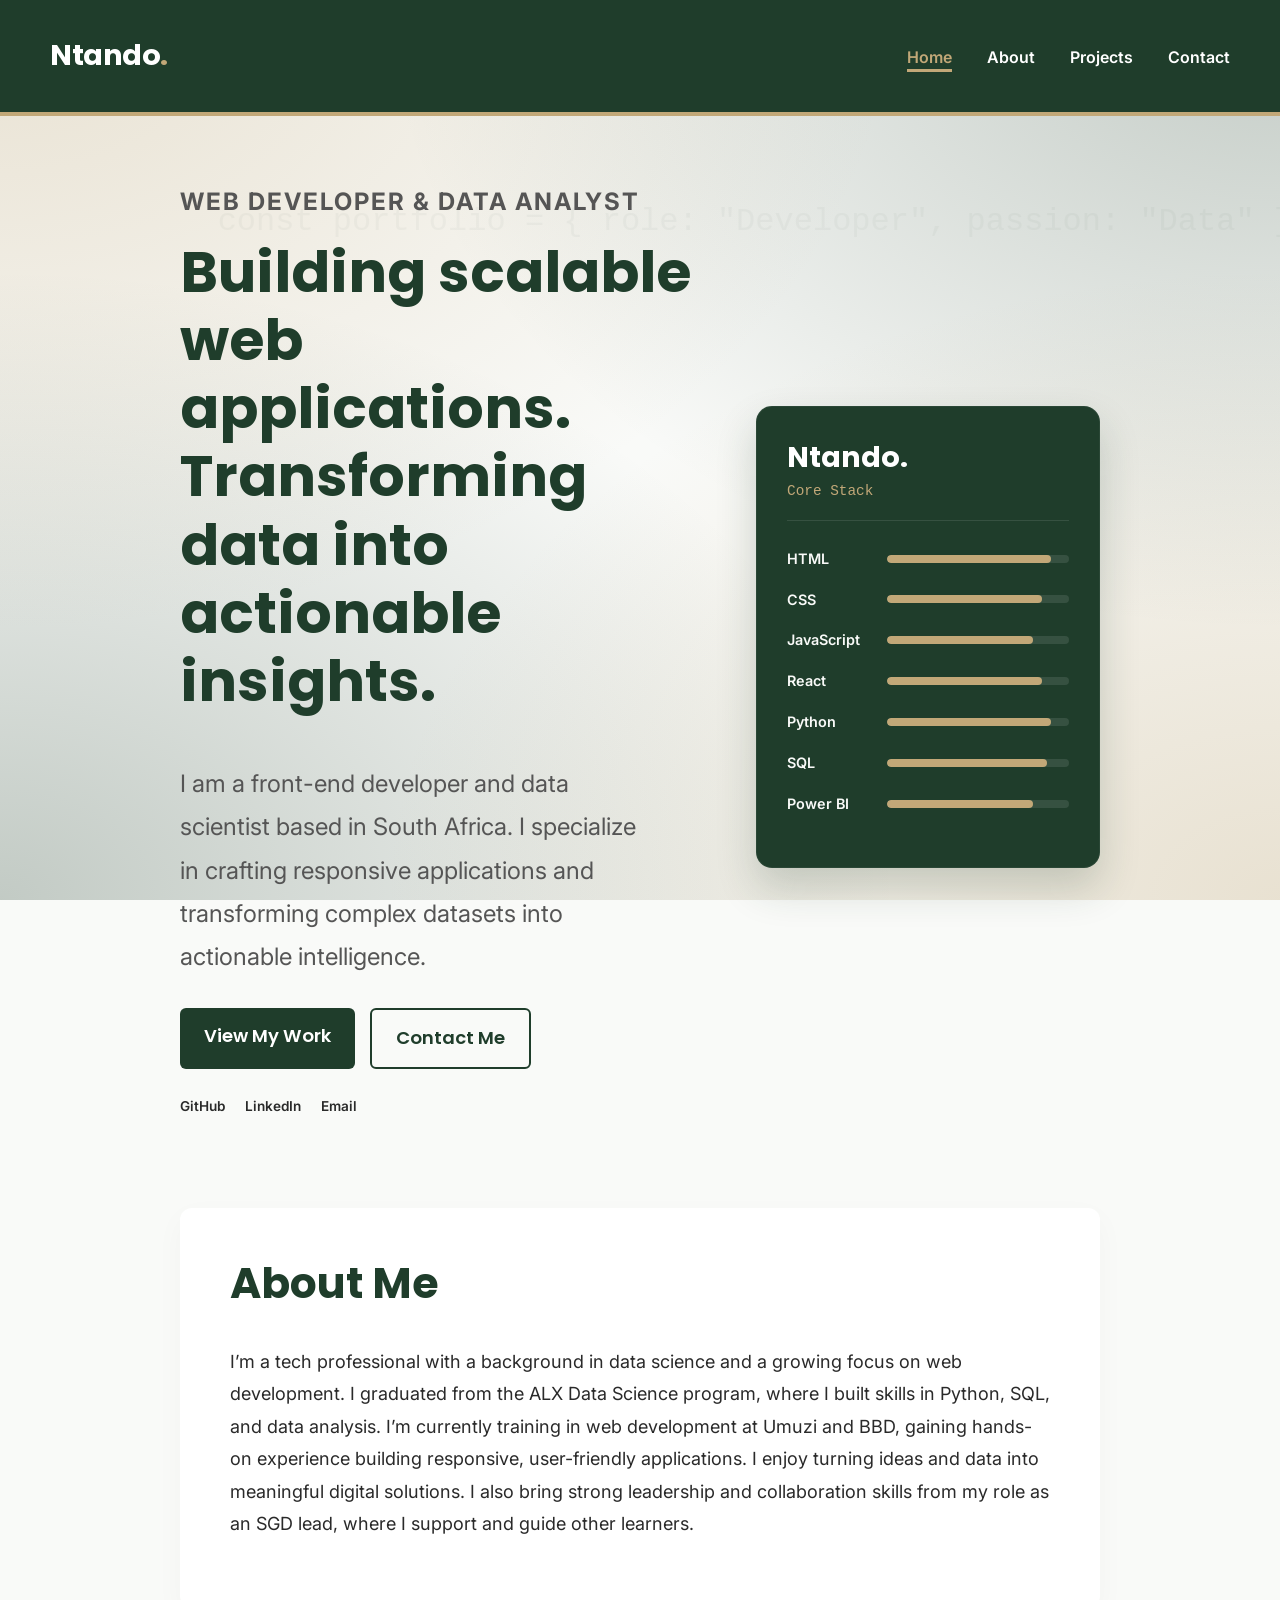
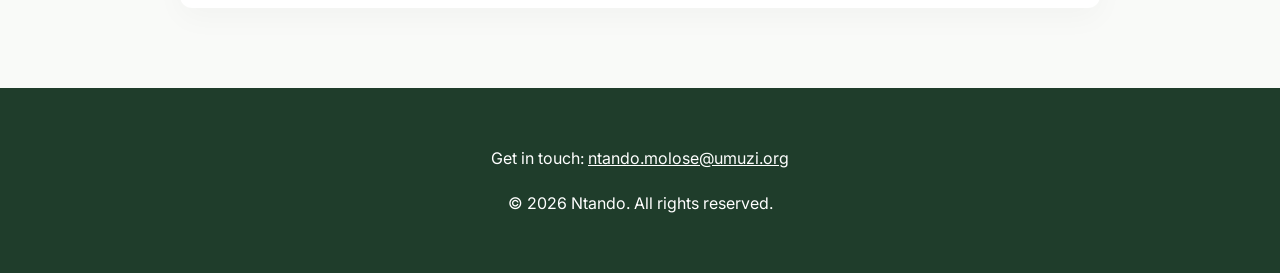
==== index.html @ e3f28915 "Added favicon and slight css  upgrades, such as customiszed scrollbar and smooth scrolling instead o" ====
<!doctype html>
<html lang="en">
  <head>
    <meta charset="UTF-8">
    <meta name="viewport" content="width=device-width, initial-scale=1.0">
    <meta
      name="description"
      content="Portfolio website showcasing web development projects, skills, and contact information."
    >

    <title>Portfolio</title>
    <!-- Favicon -->
    <link rel="icon" href="data:image/svg+xml,<svg xmlns=%22http://www.w3.org/2000/svg%22 viewBox=%220 0 100 100%22><rect width=%22100%22 height=%22100%22 rx=%2220%22 fill=%22%231f3d2b%22/><text x=%2250%25%22 y=%2250%25%22 font-family=%22sans-serif%22 font-weight=%22bold%22 font-size=%2270%22 fill=%22%23c2a878%22 dominant-baseline=%22central%22 text-anchor=%22middle%22>N</text></svg>">    <link rel="stylesheet" href="css/styles.css">
  </head>
  <body>
    <a href="#main-content" class="skip-link">Skip to main content</a>

    <header class="modern-header">
      <a href="index.html" class="logo">Ntando<span>.</span></a>
      <nav>
        <ul>
          <li>
            <a href="index.html" class="active" aria-current="page">Home</a>
          </li>
          <li><a href="about.html">About</a></li>
          <li><a href="projects.html">Projects</a></li>
          <li><a href="contact.html">Contact</a></li>
        </ul>
      </nav>
    </header>

    <main id="main-content">
      <div class="signature-accent" aria-hidden="true">
        const portfolio = { role: "Developer", passion: "Data" };
      </div>

      <section class="hero modern-hero">
        <div class="hero-text">
          <p class="hero-tag">Web Developer & Data Analyst</p>
          <h1>
            Building scalable web applications.<br>Transforming data into
            actionable insights.
          </h1>
          <p>
            I am a front-end developer and data scientist based in South Africa.
            I specialize in crafting responsive applications and transforming
            complex datasets into actionable intelligence.
          </p>

          <div class="hero-actions">
            <a href="projects.html" class="btn primary">View My Work</a>
            <a href="contact.html" class="btn secondary">Contact Me</a>
          </div>

          <div class="hero-socials">
            <a
              href="https://github.com/Ntando-Mo"
              target="_blank"
              rel="noopener noreferrer"
              >GitHub</a
            >
            <a
              href="https://linkedin.com/in/ntando-molose"
              target="_blank"
              rel="noopener noreferrer"
              >LinkedIn</a
            >
            <a href="mailto:ntando.molose@umuzi.org">Email</a>
          </div>
        </div>

        <div class="hero-visual">
          <div class="live-profile-card">
            <div class="card-header">
              <h2>Ntando.</h2>
              <p>Core Stack</p>
            </div>
            <div class="card-skills">
              <div class="skill">
                <span class="skill-name">HTML</span>
                <div class="bar">
                  <div class="fill" style="width: 90%"></div>
                </div>
              </div>
              <div class="skill">
                <span class="skill-name">CSS</span>
                <div class="bar">
                  <div class="fill" style="width: 85%"></div>
                </div>
              </div>
              <div class="skill">
                <span class="skill-name">JavaScript</span>
                <div class="bar">
                  <div class="fill" style="width: 80%"></div>
                </div>
              </div>
              <div class="skill">
                <span class="skill-name">React</span>
                <div class="bar">
                  <div class="fill" style="width: 85%"></div>
                </div>
              </div>
              <div class="skill">
                <span class="skill-name">Python</span>
                <div class="bar">
                  <div class="fill" style="width: 90%"></div>
                </div>
              </div>
              <div class="skill">
                <span class="skill-name">SQL</span>
                <div class="bar">
                  <div class="fill" style="width: 88%"></div>
                </div>
              </div>
              <div class="skill">
                <span class="skill-name">Power BI</span>
                <div class="bar">
                  <div class="fill" style="width: 80%"></div>
                </div>
              </div>
            </div>
          </div>
        </div>
      </section>

      <section class="intro">
        <h2>About Me</h2>
        <p>
          I’m a tech professional with a background in data science and a
          growing focus on web development. I graduated from the ALX Data
          Science program, where I built skills in Python, SQL, and data
          analysis. I’m currently training in web development at Umuzi and BBD,
          gaining hands-on experience building responsive, user-friendly
          applications. I enjoy turning ideas and data into meaningful digital
          solutions. I also bring strong leadership and collaboration skills
          from my role as an SGD lead, where I support and guide other learners.
        </p>
      </section>
    </main>

    <footer>
      <p>Get in touch: <a href="mailto:ntando.molose@umuzi.org">ntando.molose@umuzi.org</a></p>
      <p>&copy; 2026 Ntando. All rights reserved.</p>
    </footer>
  </body>
</html>
---- css/styles.css ----
/* =========================================
   Google Fonts Import
   ========================================= */
@import url("https://fonts.googleapis.com/css2?family=Inter:wght@400;600&family=Poppins:wght@600;700&display=swap");

/* =========================================
   Theme Variables (Color Palette) & Fluid Type
   ========================================= */
:root {
  --primary: #1f3d2b; /* Deep Green */
  --accent: #c2a878; /* Soft Gold */
  --bg: #f9faf8; /* Off-white */
  --text: #2a2a2a; /* Dark Gray */
  --white: #ffffff;

  /* Fluid typography: clamp(minimum, preferred, maximum) */
  --step-0: clamp(1rem, 0.96rem + 0.22vw, 1.13rem); /* Normal text */
  --step-1: clamp(1.25rem, 1.16rem + 0.43vw, 1.5rem); /* h4 & Hero P */
  --step-2: clamp(1.56rem, 1.41rem + 0.76vw, 2rem); /* h3 */
  --step-3: clamp(1.95rem, 1.71rem + 1.24vw, 2.66rem); /* h2 */
  --step-4: clamp(2.44rem, 2.05rem + 1.93vw, 3.55rem); /* h1 */
}

/* =========================================
   Universal Reset
   ========================================= */
*,
*::before,
*::after {
  box-sizing: border-box;
}

html {
  scroll-behavior: smooth;
}

/* =========================================
   Global Styles & Element Selectors 
   ========================================= */
body {
  font-family: "Inter", sans-serif;
  font-size: var(--step-0);
  background-color: var(--bg);
  color: var(--text);
  margin: 0;
  padding: 0;
  line-height: 1.8;

  /*Ambient Glow / Mesh Gradient Background */
  background-image:
    radial-gradient(at 0% 0%, rgba(194, 168, 120, 0.3) 0px, transparent 70vw),   /* Top-Left: Soft Gold */
    radial-gradient(at 100% 0%, rgba(31, 61, 43, 0.25) 0px, transparent 70vw),   /* Top-Right: Deep Green */
    radial-gradient(at 100% 100%, rgba(194, 168, 120, 0.3) 0px, transparent 70vw), /* Bottom-Right: Soft Gold */
    radial-gradient(at 0% 100%, rgba(31, 61, 43, 0.25) 0px, transparent 70vw);   /* Bottom-Left: Deep Green */
  
  background-attachment: fixed; /* Keeps the glowing orbs in place while scrolling */
}

/* Headings use Poppins */
h1,
h2,
h3,
h4 {
  font-family: "Poppins", sans-serif;
  color: var(--primary);
  margin-top: 0;
}

/* Advanced Selector: :is() for explicit type scale */
:is(h1, h2, h3, h4) {
  line-height: 1.2;
}

h1 {
  font-size: var(--step-4);
}
h2 {
  font-size: var(--step-3);
}
h3 {
  font-size: var(--step-2);
}
h4 {
  font-size: var(--step-1);
}

/* Adds specific spacing ONLY when a paragraph directly follows an h2 */
h2 + p {
  margin-top: 0.5rem;
}

/* =========================================
   Accessibility & Skip Link
   ========================================= */
.skip-link {
  position: absolute;
  top: -100px;
  left: 20px;
  background-color: var(--accent);
  color: #1a1a1a;
  padding: 10px 15px;
  border-radius: 5px;
  z-index: 9999;
  font-weight: bold;
  transition: top 0.3s ease;
}

.skip-link:focus {
  top: 20px;
}

/* Creates a highly visible outline only for keyboard users, not mouse clickers */
:focus-visible {
  outline: 3px dashed var(--accent);
  outline-offset: 4px;
}

/* =========================================
   Header & Navigation (Modern Green)
   ========================================= */
.modern-header {
  display: flex;
  justify-content: space-between;
  align-items: center;
  padding: 30px 50px;
  background-color: var(--primary);
  border-bottom: 4px solid var(--accent);
  position: sticky;
  top: 0;
  z-index: 1000; /* Ensures it stays on top of all other content */
}

.modern-header .logo {
  font-family: "Poppins", sans-serif;
  font-size: 1.8rem;
  font-weight: 700;
  color: var(--white); /* White text to pop on green */
  letter-spacing: -0.5px;

  /*Removes the default link underline */
  text-decoration: none;
  transition: opacity 0.3s ease;
}

.modern-header .logo span {
  color: var(--accent);
}

/*Adds a subtle fade effect when they hover over your logo */
.modern-header .logo:hover {
  opacity: 0.8;
}

.modern-header nav ul {
  list-style: none;
  padding: 0;
  margin: 0;
  display: flex;
  gap: 35px;
}

.modern-header nav ul li a {
  color: var(--white); /* White links */
  text-decoration: none;
  font-weight: 600;
  font-size: 1rem;
  padding-bottom: 5px;
  position: relative;
  transition: color 0.3s ease;
}

.modern-header nav ul li a::after {
  content: "";
  position: absolute;
  width: 0;
  height: 3px;
  bottom: 0;
  left: 0;
  background-color: var(--accent);
  transition: width 0.3s ease;
}

.modern-header nav ul li a:hover::after,
.modern-header nav ul li a.active::after {
  width: 100%;
}

.modern-header nav ul li a:hover,
.modern-header nav ul li a.active {
  color: var(--accent); /* Turn gold on hover/active */
  background-color: transparent;
}

/* =========================================
   12-Column Grid Layout System
   ========================================= */
main {
  display: grid;
  grid-template-columns: repeat(12, 1fr);
  gap: 30px;
  max-width: 1150px;
  margin: 40px auto 80px auto; /* Reduced top margin to remove excess white space */
  padding: 0 20px;
}

/* Base styling for all content blocks */
.hero,
.intro,
.bio,
.skills,
.profile-photo,
.contact-form,
.project-card {
  background-color: var(--white);
  padding: 50px;
  border-radius: 12px;
  box-shadow: 0 10px 30px rgba(0, 0, 0, 0.03);
  grid-column: span 12; /* Default to full width on mobile */
}

/* Adds a bottom margin to all project cards EXCEPT the last one */
.project-card:not(:last-child) {
  margin-bottom: 2.5rem;
}

/* Desktop Grid Adjustments */
@media (min-width: 768px) {
  .hero,
  .intro,
  .bio,
  .skills,
  .profile-photo,
  .contact-form {
    grid-column: 2 / 12; /* Widened to match the new Hero layout! */
  }

  .project-card {
    grid-column: span 4;
    padding: 30px;
    display: flex;
    flex-direction: column;
  }
}

/* =========================================
   Modern Split Hero Layout
   ========================================= */
.hero.modern-hero {
  background-color: transparent;
  box-shadow: none;
  padding: 0;
  grid-column: 2 / 12;
  display: flex;
  align-items: center;
  justify-content: space-between;
  gap: 60px;
  margin-bottom: 60px;
}

.hero-text {
  flex: 1.5; /* 60% of the space */
  text-align: left;
  z-index: 2; /* Keeps text above the background accent */
}

.hero-visual {
  flex: 1; /* 40% of the space */
  z-index: 2;
}

.code-label {
  font-family: monospace;
  color: var(--accent);
  font-weight: bold;
  letter-spacing: 2px;
  margin-bottom: 10px;
}

.modern-hero h2 {
  font-size: var(--step-4);
  line-height: 1.1;
  margin-bottom: 20px;
  color: var(--primary);
}

.modern-hero p {
  font-size: var(--step-1);
  color: #555;
  max-width: 90%;
}

.modern-hero img {
  width: 100%;
  border-radius: 12px;
  box-shadow: 0 20px 40px rgba(31, 61, 43, 0.15);
  margin: 0;
}

@media (max-width: 900px) {
  .hero.modern-hero {
    flex-direction: column;
    text-align: center;
    gap: 30px;
  }
  .hero-text,
  .hero-visual {
    width: 100%;
  }
  .modern-hero p {
    margin: 0 auto;
  }
}

/* Responsive image styling */
img {
  max-width: 100%;
  height: auto;
  border-radius: 8px;
  display: block;
  margin: 20px auto;
}

/* =========================================
   Table Styling
   ========================================= */
table {
  width: 100%;
  border-collapse: collapse;
  margin-top: 25px;
}

th,
td {
  border: 1px solid #eaeaea;
  padding: 16px;
  text-align: left;
}

th {
  background-color: var(--primary);
  color: var(--bg);
  font-family: "Poppins", sans-serif;
  font-weight: 600;
}

tbody tr:nth-child(even) {
  background-color: rgba(194, 168, 120, 0.1);
}

tbody tr {
  transition: background-color 0.3s ease;
}
tbody tr:hover {
  background-color: rgba(194, 168, 120, 0.25); /* Highlights the row with soft gold */
}

/* =========================================
   Form Styling
   ========================================= */
form label {
  display: block;
  font-weight: 600;
  margin-top: 25px;
  color: var(--primary);
}

#name {
  border-left: 4px solid var(--accent);
}

form input[type="text"],
form input[type="email"],
form input[type="tel"],
form select,
form textarea {
  width: 100%;
  padding: 14px;
  margin-top: 8px;
  border: 1px solid #cccccc;
  border-radius: 6px;
  font-family: "Inter", sans-serif;
  font-size: 1rem;
  background-color: var(--bg);
  transition: all 0.3s ease;
}

form input[type="text"]:focus,
form input[type="email"]:focus,
form input[type="tel"]:focus,
form select:focus,
form textarea:focus {
  border-color: var(--primary);
  outline: none;
  box-shadow: 0 0 0 3px rgba(31, 61, 43, 0.1);
}

form textarea {
  height: 160px;
  resize: vertical;
}

fieldset {
  margin-top: 30px;
  border: 1px solid #cccccc;
  border-radius: 8px;
  padding: 20px;
}

legend {
  font-family: "Poppins", sans-serif;
  font-weight: 600;
  color: var(--primary);
  padding: 0 10px;
}

button {
  background-color: var(--primary);
  color: var(--bg);
  padding: 16px 32px;
  border: none;
  border-radius: 6px;
  cursor: pointer;
  margin-top: 30px;
  font-family: "Poppins", sans-serif;
  font-size: 1.1rem;
  transition: all 0.3s ease;
}

button:hover {
  background-color: var(--accent);
  color: var(--primary);
  transform: translateY(-2px);
}

/* =========================================
   Project Card Hover Effects
   ========================================= */
.project-card {
  transition:
    transform 0.4s ease,
    box-shadow 0.4s ease,
    border-color 0.4s ease;
  border: 1px solid transparent;
}

.project-card:hover {
  transform: translateY(-12px);
  box-shadow: 0 25px 50px rgba(31, 61, 43, 0.15);
  border-color: var(--accent);
  cursor: pointer;
}

.project-card img {
  transition: transform 0.5s ease;
}

.project-card:hover img {
  transform: scale(1.03);
}

/* =========================================
   Footer Styling
   ========================================= */
footer {
  background-color: var(--primary);
  color: var(--bg);
  padding: 40px 20px;
  text-align: center;
  margin-top: 80px;
}

footer p,
footer a {
  color: #ffffff;
  font-size: 1rem;
}

footer a:hover {
  text-decoration: underline;
  color: var(--accent);
}

/* =========================================
   PREMIUM HERO UPGRADES (Typography, CTAs, Marquee)
   ========================================= */

/* The new hierarchy tag above the headline */
.hero-tag {
  color: var(--accent);
  letter-spacing: 2px;
  text-transform: uppercase;
  font-weight: 700;
  font-size: 0.85rem;
  margin-bottom: 15px;
}

/* Call to Action Buttons */
.hero-actions {
  display: flex;
  gap: 15px;
  margin-top: 30px;
  margin-bottom: 25px;
}

.btn {
  padding: 12px 24px;
  border-radius: 6px;
  font-weight: 600;
  text-decoration: none;
  font-family: "Poppins", sans-serif;
  transition:
    transform 0.3s ease,
    box-shadow 0.3s ease;
  display: inline-block;
}

.btn:hover {
  transform: translateY(-2px) scale(1.02); /* Premium micro-interaction */
  box-shadow: 0 10px 20px rgba(31, 61, 43, 0.15);
}

.btn.primary {
  background-color: var(--primary);
  color: var(--white);
}

.btn.secondary {
  background-color: transparent;
  border: 2px solid var(--primary);
  color: var(--primary);
}

/* Social Links */
.hero-socials {
  display: flex;
  gap: 20px;
  font-size: 0.85rem;
  font-weight: 600;
}

.hero-socials a {
  color: var(--text);
  text-decoration: none;
  transition:
    color 0.3s ease,
    transform 0.3s ease;
  display: inline-block;
}

.hero-socials a:hover {
  color: var(--accent);
  transform: translateY(-2px);
}

/* =========================================
   THE LIVE PROFILE CARD
   ========================================= */
.live-profile-card {
  background-color: var(--primary);
  border-radius: 16px;
  padding: 35px 30px;
  color: var(--white);
  box-shadow: 0 20px 40px rgba(31, 61, 43, 0.2);
  border: 1px solid rgba(255, 255, 255, 0.05);
  transition:
    transform 0.4s ease,
    box-shadow 0.4s ease;
}

.live-profile-card:hover {
  transform: translateY(-5px);
  box-shadow: 0 25px 50px rgba(31, 61, 43, 0.3);
}

.card-header {
  margin-bottom: 25px;
  border-bottom: 1px solid rgba(255, 255, 255, 0.1);
  padding-bottom: 15px;
}

.card-header h2 {
  color: var(--white);
  margin: 0 0 5px 0;
  font-size: 1.8rem;
}

.card-header p {
  color: var(--accent);
  margin: 0;
  font-family: monospace;
  font-size: 0.9rem;
}

.skill {
  display: flex;
  align-items: center;
  margin-bottom: 15px;
}

.skill-name {
  width: 100px;
  font-size: 0.9rem;
  font-weight: 600;
  color: var(--bg);
}

.bar {
  flex: 1;
  height: 8px;
  background-color: rgba(255, 255, 255, 0.1);
  border-radius: 4px;
  overflow: hidden;
}

.fill {
  height: 100%;
  background-color: var(--accent);
  border-radius: 4px;
}

/* =========================================
   SIGNATURE ACCENT (Background Code)
   ========================================= */
.signature-accent {
  position: absolute;
  top: 15%;
  left: 5%;
  font-family: monospace;
  font-size: 2rem;
  color: var(--primary);
  opacity: 0.03; /* Barely visible */
  pointer-events: none; /* Stops it from interfering with clicks */
  z-index: 0;
  white-space: pre;
}

/* =========================================
   MOBILE RESPONSIVENESS FIXES
   ========================================= */
@media (max-width: 768px) {
  /* 1. Stack the header vertically */
  .modern-header {
    flex-direction: column;
    padding: 20px;
    gap: 15px;
  }

  /* 2. Center the links and let them wrap if needed */
  .modern-header nav ul {
    flex-wrap: wrap;
    justify-content: center;
    gap: 20px;
  }

  /* 3. Center the hero text and buttons for mobile */
  .hero-text {
    text-align: center;
  }

  .hero-actions,
  .hero-socials {
    justify-content: center;
    flex-wrap: wrap;
  }

  /* 4. Hide the background code accent to keep tiny screens readable */
  .signature-accent {
    display: none;
  }

  /* 5. Ensure the profile card fits perfectly */
  .live-profile-card {
    padding: 25px 20px;
  }

  .skill-name {
    width: 80px; /* Slightly narrower text label for mobile */
  }
}

/* =========================================
   PREMIUM PROJECT CARD UPGRADES
   ========================================= */
/* Resets the card to allow edge-to-edge images */
.project-card {
  padding: 0 !important; /* Overrides the generic section padding */
  overflow: hidden; /* Ensures the image doesn't break the rounded corners */
  display: flex;
  flex-direction: column;
}

/* Forces every single image to be the exact same perfect size */
img.project-image {
  width: 100%;
  aspect-ratio: 16 / 10; /* Perfect widescreen rectangle */
  object-fit: cover; /* Zooms and crops automatically without stretching */
  margin: 0;
  border-radius: 12px 12px 0 0; /* Rounds only the top corners */
  border-bottom: 1px solid rgba(0, 0, 0, 0.05);
}

/* Styles the text container */
.project-content {
  padding: 30px;
  display: flex;
  flex-direction: column;
  flex: 1; /* Tells the content to fill all remaining space */
}

/* The small category tag */
.project-tag {
  font-size: 0.75rem;
  font-weight: 700;
  color: var(--accent);
  text-transform: uppercase;
  letter-spacing: 1.5px;
  margin-bottom: 10px;
}

/* Tighter, neater project titles */
.project-content h2 {
  font-size: 1.4rem;
  line-height: 1.3;
  margin-bottom: 15px;
  color: var(--primary);
}

/* Muted, highly readable descriptions */
.project-content p {
  font-size: 0.95rem;
  color: #555;
  margin-bottom: 25px;
  flex-grow: 1; /* Pushes the "View Project" link to the absolute bottom! */
}

/* Sleek View Project link */
.project-link {
  font-weight: 600;
  color: var(--primary);
  text-decoration: none;
  font-size: 0.95rem;
  transition: color 0.3s ease;
  display: inline-block;
}

.project-link:hover {
  color: var(--accent);
}

/* Custom Branded Scrollbar */
::-webkit-scrollbar {
  width: 12px;
}
::-webkit-scrollbar-track {
  background: var(--bg); 
}
::-webkit-scrollbar-thumb {
  background-color: var(--primary); 
  border-radius: 10px;
  border: 3px solid var(--bg); 
}
::-webkit-scrollbar-thumb:hover {
  background-color: var(--accent); 
}
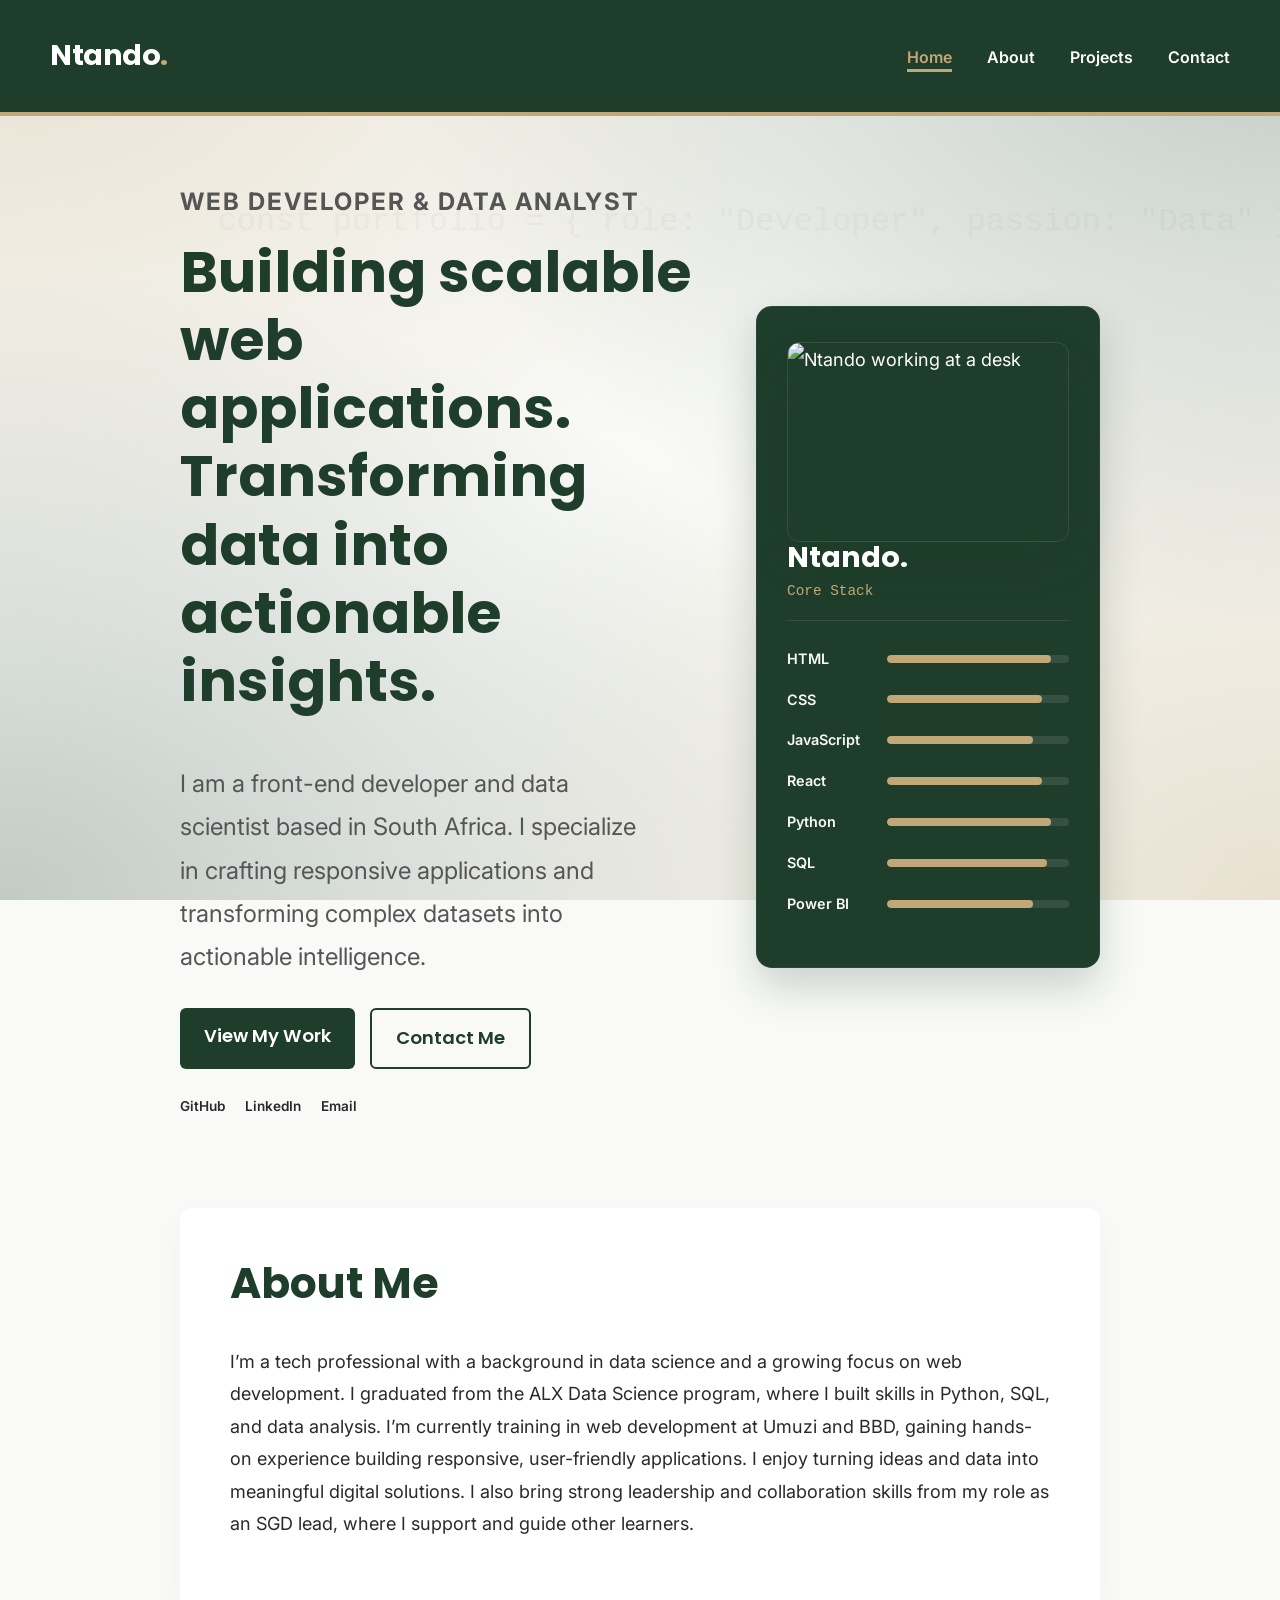
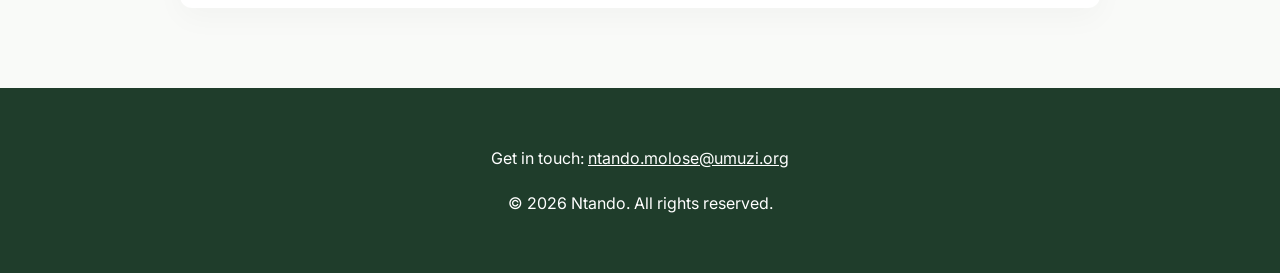
==== commit 05143789: "Added a new photo to the home page and styled it" ====
--- a/index.html
+++ b/index.html
@@ -71,6 +71,7 @@
 
         <div class="hero-visual">
           <div class="live-profile-card">
+            <img src="images/working.png" alt="Ntando working at a desk" class="card-avatar">
             <div class="card-header">
               <h2>Ntando.</h2>
               <p>Core Stack</p>
--- a/css/styles.css
+++ b/css/styles.css
@@ -48,12 +48,29 @@
 
   /*Ambient Glow / Mesh Gradient Background */
   background-image:
-    radial-gradient(at 0% 0%, rgba(194, 168, 120, 0.3) 0px, transparent 70vw),   /* Top-Left: Soft Gold */
-    radial-gradient(at 100% 0%, rgba(31, 61, 43, 0.25) 0px, transparent 70vw),   /* Top-Right: Deep Green */
-    radial-gradient(at 100% 100%, rgba(194, 168, 120, 0.3) 0px, transparent 70vw), /* Bottom-Right: Soft Gold */
-    radial-gradient(at 0% 100%, rgba(31, 61, 43, 0.25) 0px, transparent 70vw);   /* Bottom-Left: Deep Green */
-  
+    radial-gradient(at 0% 0%, rgba(194, 168, 120, 0.3) 0px, transparent 70vw),
+    /* Top-Left: Soft Gold */
+    radial-gradient(at 100% 0%, rgba(31, 61, 43, 0.25) 0px, transparent 70vw),
+    /* Top-Right: Deep Green */
+    radial-gradient(
+        at 100% 100%,
+        rgba(194, 168, 120, 0.3) 0px,
+        transparent 70vw
+      ),
+    /* Bottom-Right: Soft Gold */
+    radial-gradient(at 0% 100%, rgba(31, 61, 43, 0.25) 0px, transparent 70vw); /* Bottom-Left: Deep Green */
+
   background-attachment: fixed; /* Keeps the glowing orbs in place while scrolling */
+}
+/* Custom Branded Text Selection */
+::selection {
+  background-color: var(--accent);
+  color: var(--primary);
+}
+::-moz-selection {
+  /* For Firefox */
+  background-color: var(--accent);
+  color: var(--primary);
 }
 
 /* Headings use Poppins */
@@ -351,7 +368,12 @@
   transition: background-color 0.3s ease;
 }
 tbody tr:hover {
-  background-color: rgba(194, 168, 120, 0.25); /* Highlights the row with soft gold */
+  background-color: rgba(
+    194,
+    168,
+    120,
+    0.25
+  ); /* Highlights the row with soft gold */
 }
 
 /* =========================================
@@ -618,6 +640,14 @@
   border-radius: 4px;
 }
 
+.card-avatar {
+  width: 100%;
+  height: 200px;
+  object-fit: cover;
+  border-radius: 8px;
+  margin-bottom: 25px;
+  border: 1px solid rgba(255, 255, 255, 0.1);
+}
 /* =========================================
    SIGNATURE ACCENT (Background Code)
    ========================================= */
@@ -752,13 +782,15 @@
   width: 12px;
 }
 ::-webkit-scrollbar-track {
-  background: var(--bg); 
+  background: var(--bg);
 }
 ::-webkit-scrollbar-thumb {
-  background-color: var(--primary); 
+  background-color: var(--primary);
   border-radius: 10px;
-  border: 3px solid var(--bg); 
+  border: 3px solid var(--bg);
 }
 ::-webkit-scrollbar-thumb:hover {
-  background-color: var(--accent); 
-}+  background-color: var(--accent);
+}
+
+
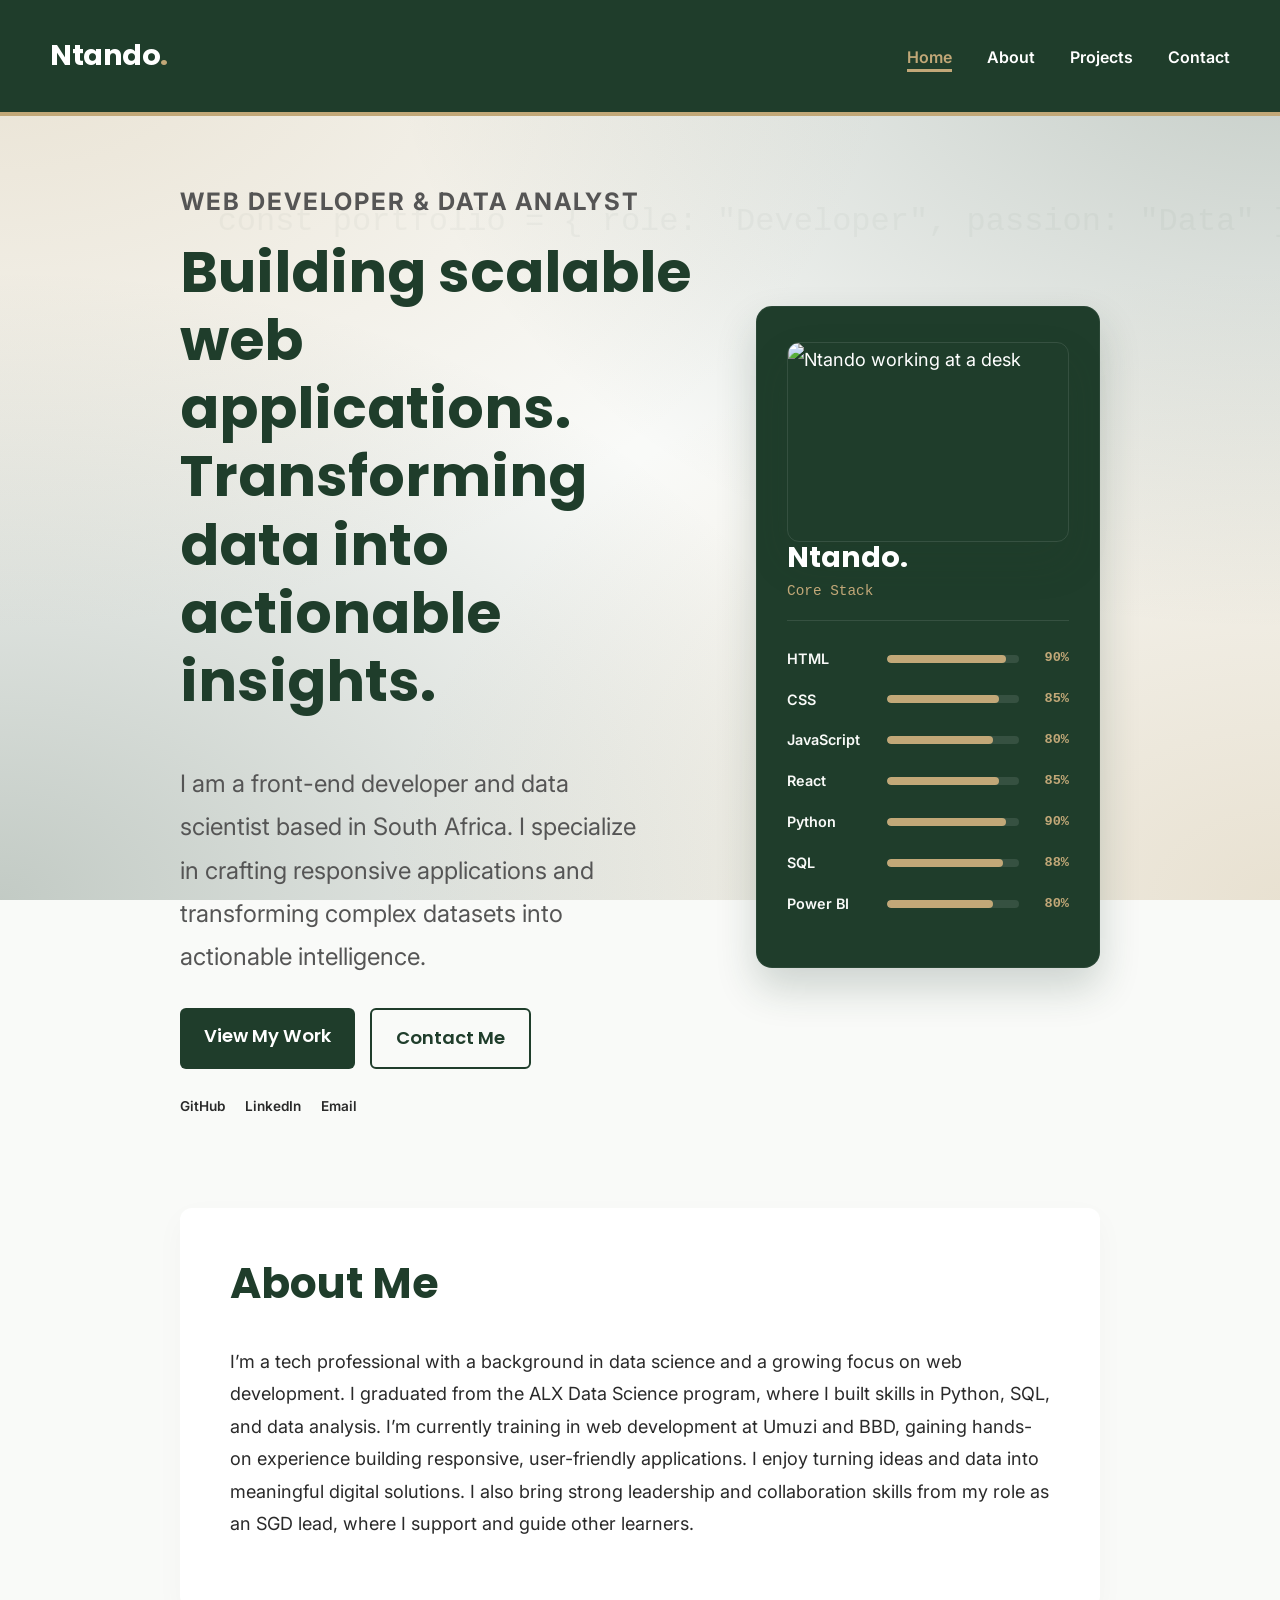
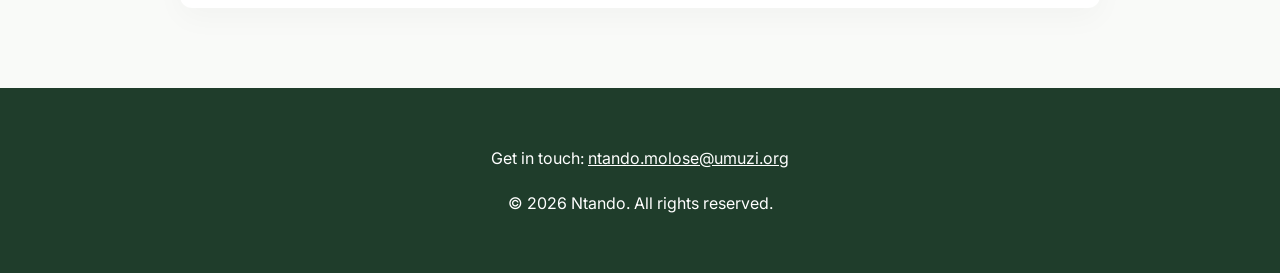
==== commit 8afa7cc6: "Added percentages on the scorecard" ====
--- a/index.html
+++ b/index.html
@@ -82,42 +82,49 @@
                 <div class="bar">
                   <div class="fill" style="width: 90%"></div>
                 </div>
+                <span class="skill-percent">90%</span>
               </div>
               <div class="skill">
                 <span class="skill-name">CSS</span>
                 <div class="bar">
                   <div class="fill" style="width: 85%"></div>
                 </div>
+                <span class="skill-percent">85%</span>
               </div>
               <div class="skill">
                 <span class="skill-name">JavaScript</span>
                 <div class="bar">
                   <div class="fill" style="width: 80%"></div>
                 </div>
+                <span class="skill-percent">80%</span>
               </div>
               <div class="skill">
                 <span class="skill-name">React</span>
                 <div class="bar">
                   <div class="fill" style="width: 85%"></div>
                 </div>
+                <span class="skill-percent">85%</span>
               </div>
               <div class="skill">
                 <span class="skill-name">Python</span>
                 <div class="bar">
                   <div class="fill" style="width: 90%"></div>
                 </div>
+                <span class="skill-percent">90%</span>
               </div>
               <div class="skill">
                 <span class="skill-name">SQL</span>
                 <div class="bar">
                   <div class="fill" style="width: 88%"></div>
                 </div>
+                <span class="skill-percent">88%</span>
               </div>
               <div class="skill">
                 <span class="skill-name">Power BI</span>
                 <div class="bar">
                   <div class="fill" style="width: 80%"></div>
                 </div>
+                <span class="skill-percent">80%</span>
               </div>
             </div>
           </div>
--- a/css/styles.css
+++ b/css/styles.css
@@ -593,6 +593,15 @@
   transform: translateY(-5px);
   box-shadow: 0 25px 50px rgba(31, 61, 43, 0.3);
 }
+.skill-percent {
+  font-family: monospace;
+  font-size: 0.85rem;
+  color: var(--accent);
+  margin-left: 15px;
+  font-weight: 700;
+  width: 35px; /* Keeps all the numbers perfectly aligned in a column */
+  text-align: right;
+}
 
 .card-header {
   margin-bottom: 25px;
@@ -706,6 +715,34 @@
   .skill-name {
     width: 80px; /* Slightly narrower text label for mobile */
   }
+}
+
+/* =========================================
+   ABOUT PAGE: FIGURE & PHOTO 
+   ========================================= */
+.about-figure {
+  margin: 0;
+  text-align: center;
+  display: flex;
+  flex-direction: column;
+  align-items: center;
+}
+
+.about-figure img {
+  width: 100%;
+  max-width: 450px; /* Keeps it from getting too huge on desktop */
+  aspect-ratio: 4 / 5; /* Forces a nice portrait crop */
+  object-fit: cover;
+  border-radius: 12px;
+  margin-bottom: 20px;
+  box-shadow: 0 15px 30px rgba(31, 61, 43, 0.15);
+}
+
+.about-figure figcaption {
+  font-family: "Poppins", sans-serif;
+  font-weight: 600;
+  color: var(--primary);
+  font-size: 1.1rem;
 }
 
 /* =========================================
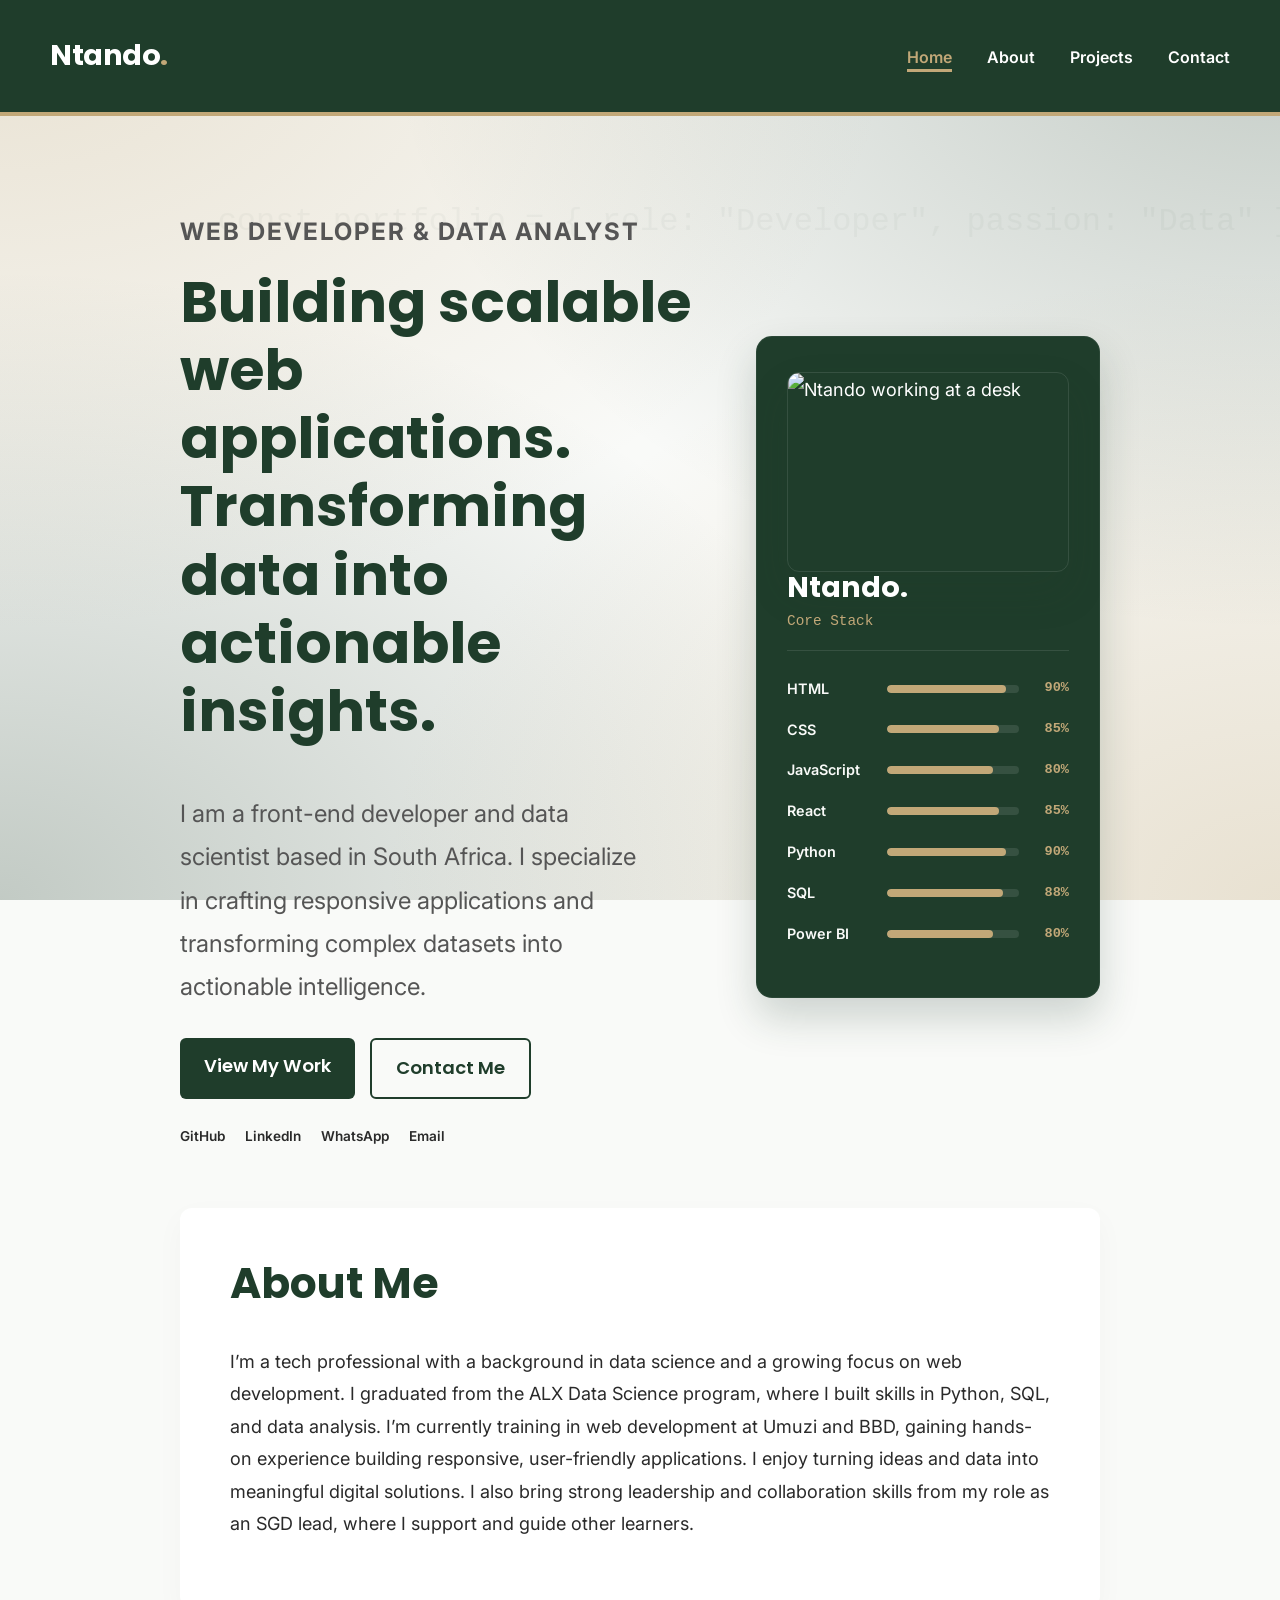
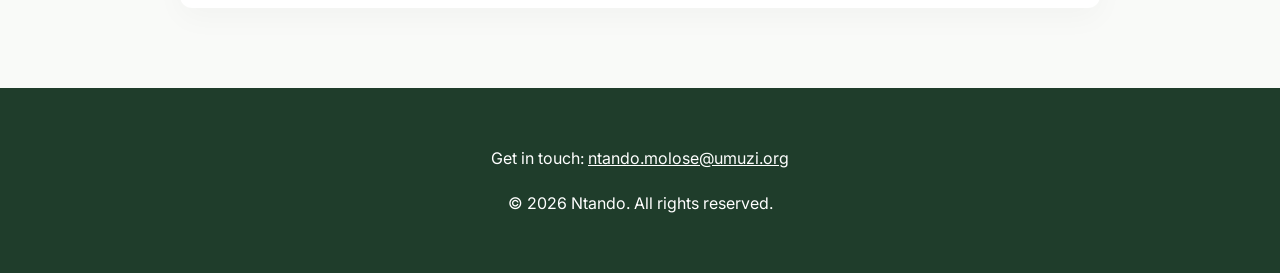
==== commit c6929f9f: "Added whatsapp to my social links" ====
--- a/index.html
+++ b/index.html
@@ -65,6 +65,9 @@
               rel="noopener noreferrer"
               >LinkedIn</a
             >
+            <a 
+              href="https://wa.me/27673390002" 
+              target="_blank">WhatsApp</a>
             <a href="mailto:ntando.molose@umuzi.org">Email</a>
           </div>
         </div>
--- a/css/styles.css
+++ b/css/styles.css
@@ -233,6 +233,7 @@
   border-radius: 12px;
   box-shadow: 0 10px 30px rgba(0, 0, 0, 0.03);
   grid-column: span 12; /* Default to full width on mobile */
+  height: 100%;
 }
 
 /* Adds a bottom margin to all project cards EXCEPT the last one */
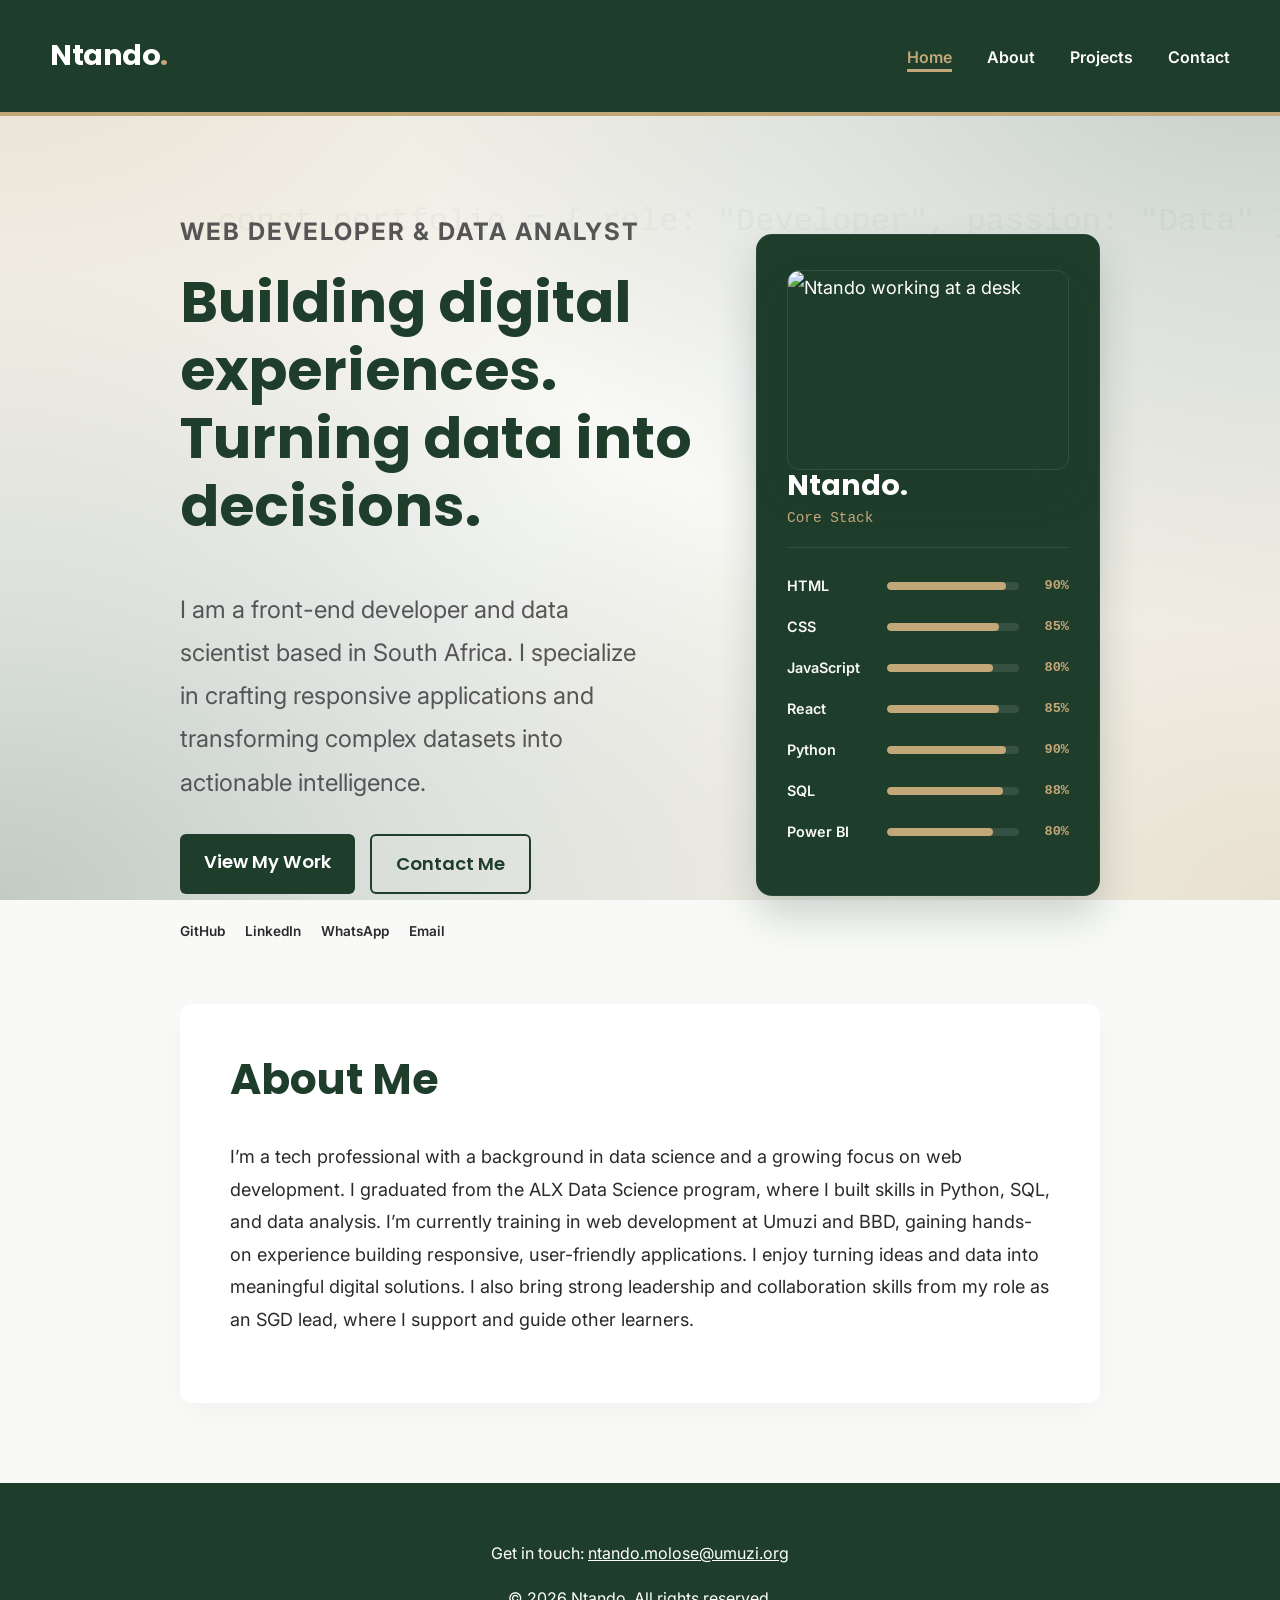
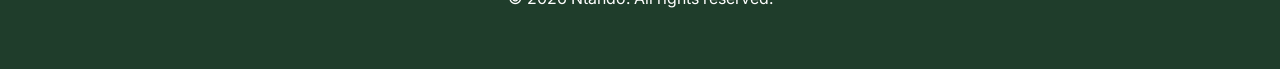
==== commit b5363bab: "Edited main header" ====
--- a/index.html
+++ b/index.html
@@ -10,7 +10,9 @@
 
     <title>Portfolio</title>
     <!-- Favicon -->
-    <link rel="icon" href="data:image/svg+xml,<svg xmlns=%22http://www.w3.org/2000/svg%22 viewBox=%220 0 100 100%22><rect width=%22100%22 height=%22100%22 rx=%2220%22 fill=%22%231f3d2b%22/><text x=%2250%25%22 y=%2250%25%22 font-family=%22sans-serif%22 font-weight=%22bold%22 font-size=%2270%22 fill=%22%23c2a878%22 dominant-baseline=%22central%22 text-anchor=%22middle%22>N</text></svg>">    <link rel="stylesheet" href="css/styles.css">
+    <link rel="stylesheet" href="css/styles.css">
+
+    <link rel="icon" type="image/svg+xml" href="images/favicon.svg">  
   </head>
   <body>
     <a href="#main-content" class="skip-link">Skip to main content</a>
@@ -38,8 +40,8 @@
         <div class="hero-text">
           <p class="hero-tag">Web Developer & Data Analyst</p>
           <h1>
-            Building scalable web applications.<br>Transforming data into
-            actionable insights.
+            Building digital experiences.
+            Turning data into decisions.
           </h1>
           <p>
             I am a front-end developer and data scientist based in South Africa.
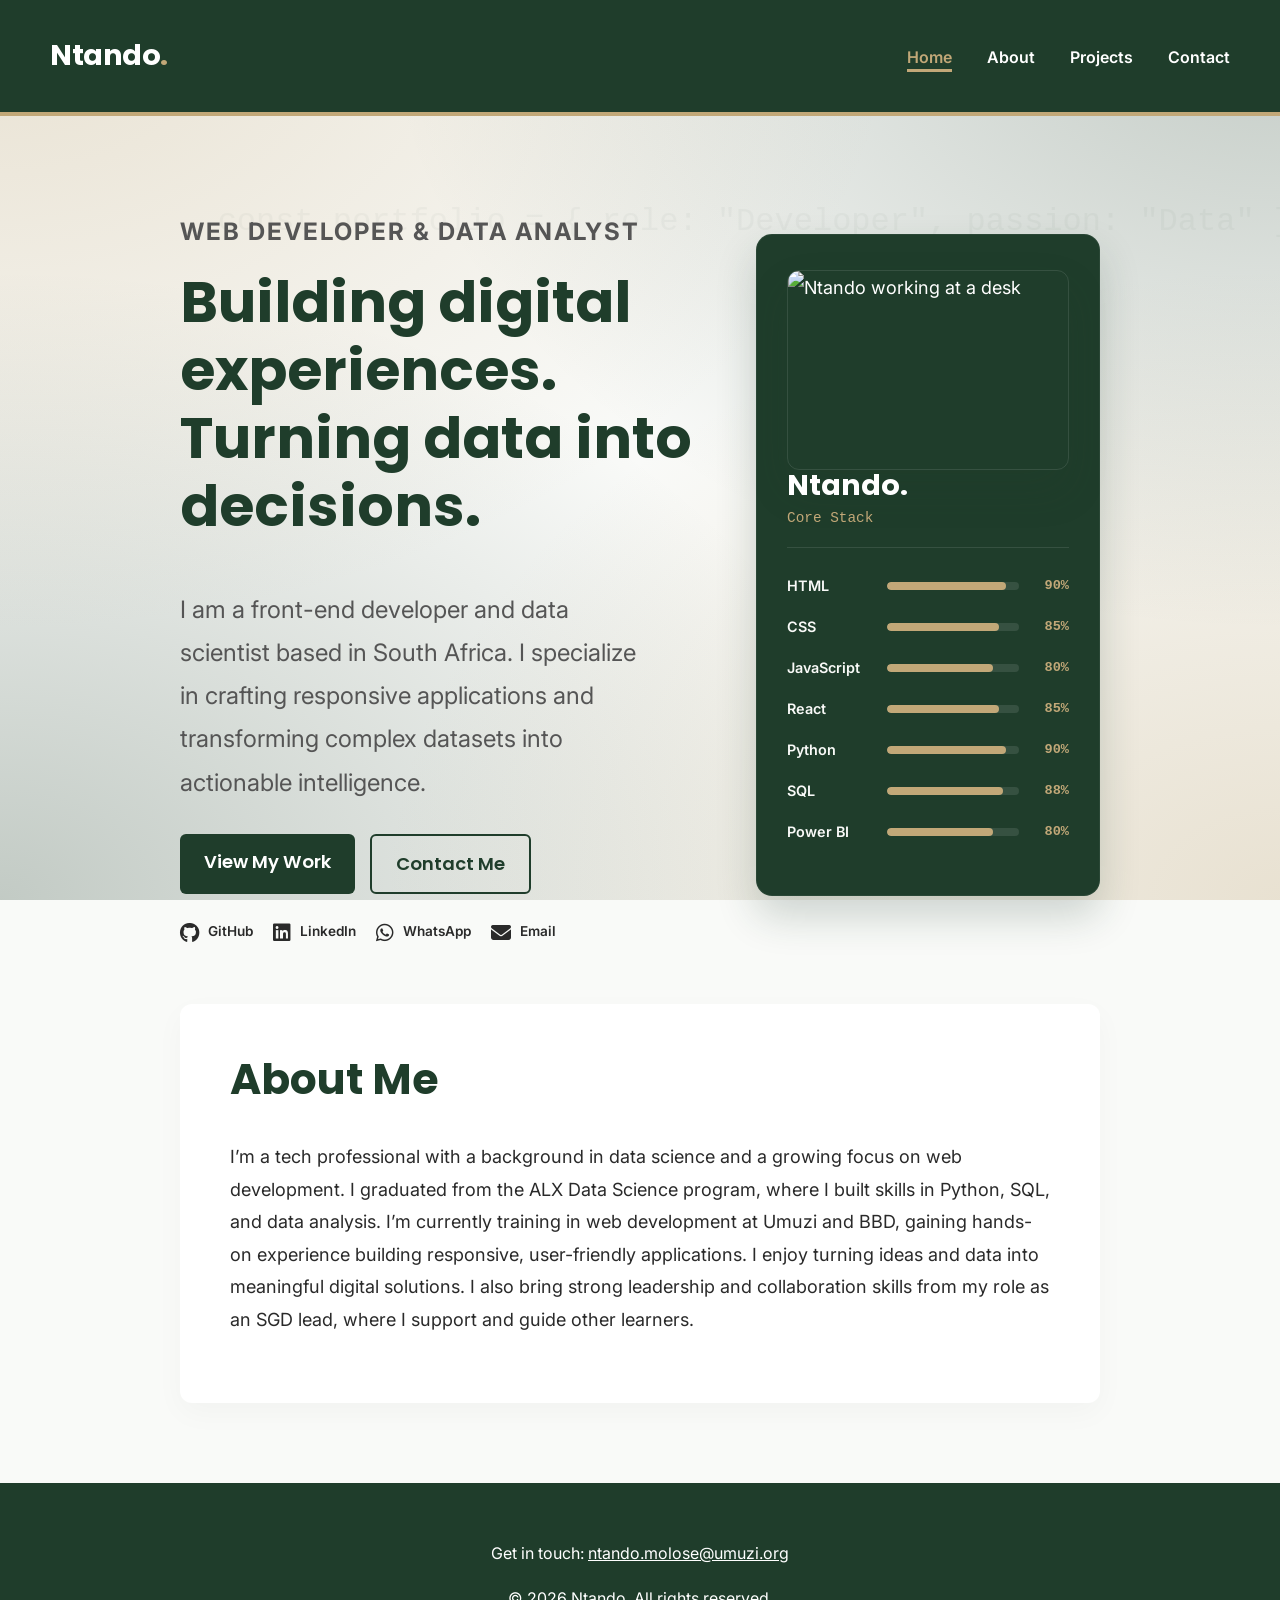
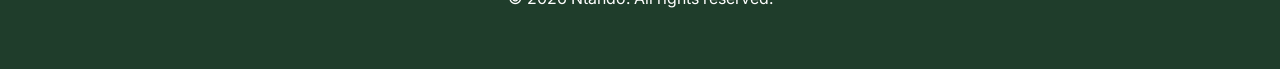
==== commit 7b5c7e03: "Added SEO and icons for social media links" ====
--- a/index.html
+++ b/index.html
@@ -1,19 +1,39 @@
 <!doctype html>
 <html lang="en">
   <head>
+    <!-- Meta Tags -->
     <meta charset="UTF-8">
     <meta name="viewport" content="width=device-width, initial-scale=1.0">
-    <meta
-      name="description"
-      content="Portfolio website showcasing web development projects, skills, and contact information."
-    >
+    
+    <title>Ntando | Web Developer & Data Analyst</title>
+    <meta name="title" content="Ntando | Web Developer & Data Analyst">
+    <meta name="description" content="Portfolio of Ntando, a front-end developer and data scientist based in South Africa specializing in responsive web applications and actionable data insights.">
+    <meta name="author" content="Ntando">
 
-    <title>Portfolio</title>
-    <!-- Favicon -->
+    <!-- SEO -->
+    <meta property="og:type" content="website">
+    <meta property="og:url" content="https://github.com/Umuzi-skillslab/complete-website-Ntando-Mo">
+    <meta property="og:title" content="Ntando | Web Developer & Data Analyst">
+    <meta property="og:description" content="Portfolio of Ntando, a front-end developer and data scientist based in South Africa specializing in responsive web applications and actionable data insights.">
+    <meta property="og:image" content="images/og-preview.png">
+
+    <meta property="twitter:card" content="summary_large_image">
+    <meta property="twitter:url" content="https://github.com/Umuzi-skillslab/complete-website-Ntando-Mo">
+    <meta property="twitter:title" content="Ntando | Web Developer & Data Analyst">
+    <meta property="twitter:description" content="Portfolio of Ntando, a front-end developer and data scientist based in South Africa specializing in responsive web applications and actionable data insights.">
+    <meta property="twitter:image" content="images/og-preview.png">
+
+    <meta name="theme-color" content="#1f3d2b">
+    
+    <!-- Font Awesome Icons -->
+    <link rel="stylesheet" href="https://cdnjs.cloudflare.com/ajax/libs/font-awesome/6.5.1/css/all.min.css">
+    
     <link rel="stylesheet" href="css/styles.css">
 
-    <link rel="icon" type="image/svg+xml" href="images/favicon.svg">  
+    <!-- Favicon -->
+    <link rel="icon" type="image/svg+xml" href="images/favicon.svg">
   </head>
+  
   <body>
     <a href="#main-content" class="skip-link">Skip to main content</a>
 
@@ -55,22 +75,18 @@
           </div>
 
           <div class="hero-socials">
-            <a
-              href="https://github.com/Ntando-Mo"
-              target="_blank"
-              rel="noopener noreferrer"
-              >GitHub</a
-            >
-            <a
-              href="https://linkedin.com/in/ntando-molose"
-              target="_blank"
-              rel="noopener noreferrer"
-              >LinkedIn</a
-            >
-            <a 
-              href="https://wa.me/27673390002" 
-              target="_blank">WhatsApp</a>
-            <a href="mailto:ntando.molose@umuzi.org">Email</a>
+            <a href="https://github.com/Ntando-Mo" target="_blank" rel="noopener noreferrer" aria-label="GitHub Profile">
+              <i class="fa-brands fa-github"></i> GitHub
+            </a>
+            <a href="https://linkedin.com/in/ntando-molose" target="_blank" rel="noopener noreferrer" aria-label="LinkedIn Profile">
+              <i class="fa-brands fa-linkedin"></i> LinkedIn
+            </a>
+            <a href="https://wa.me/27673390002" target="_blank" rel="noopener noreferrer" aria-label="WhatsApp Contact">
+              <i class="fa-brands fa-whatsapp"></i> WhatsApp
+            </a>
+            <a href="mailto:ntando.molose@umuzi.org" aria-label="Email Me">
+              <i class="fa-solid fa-envelope"></i> Email
+            </a>
           </div>
         </div>
 
--- a/css/styles.css
+++ b/css/styles.css
@@ -831,4 +831,12 @@
   background-color: var(--accent);
 }
 
-
+/* =========================================
+   FONTAWESOME ICON SIZING (Global)
+   ========================================= */
+.hero-socials a i,
+.social-links a i {
+  font-size: 1.25rem; /* Makes the icons slightly larger than the text */
+  margin-right: 6px; /* Adds perfect spacing between the icon and the word */
+  vertical-align: middle; /* Ensures the icon aligns perfectly with the text baseline */
+}
